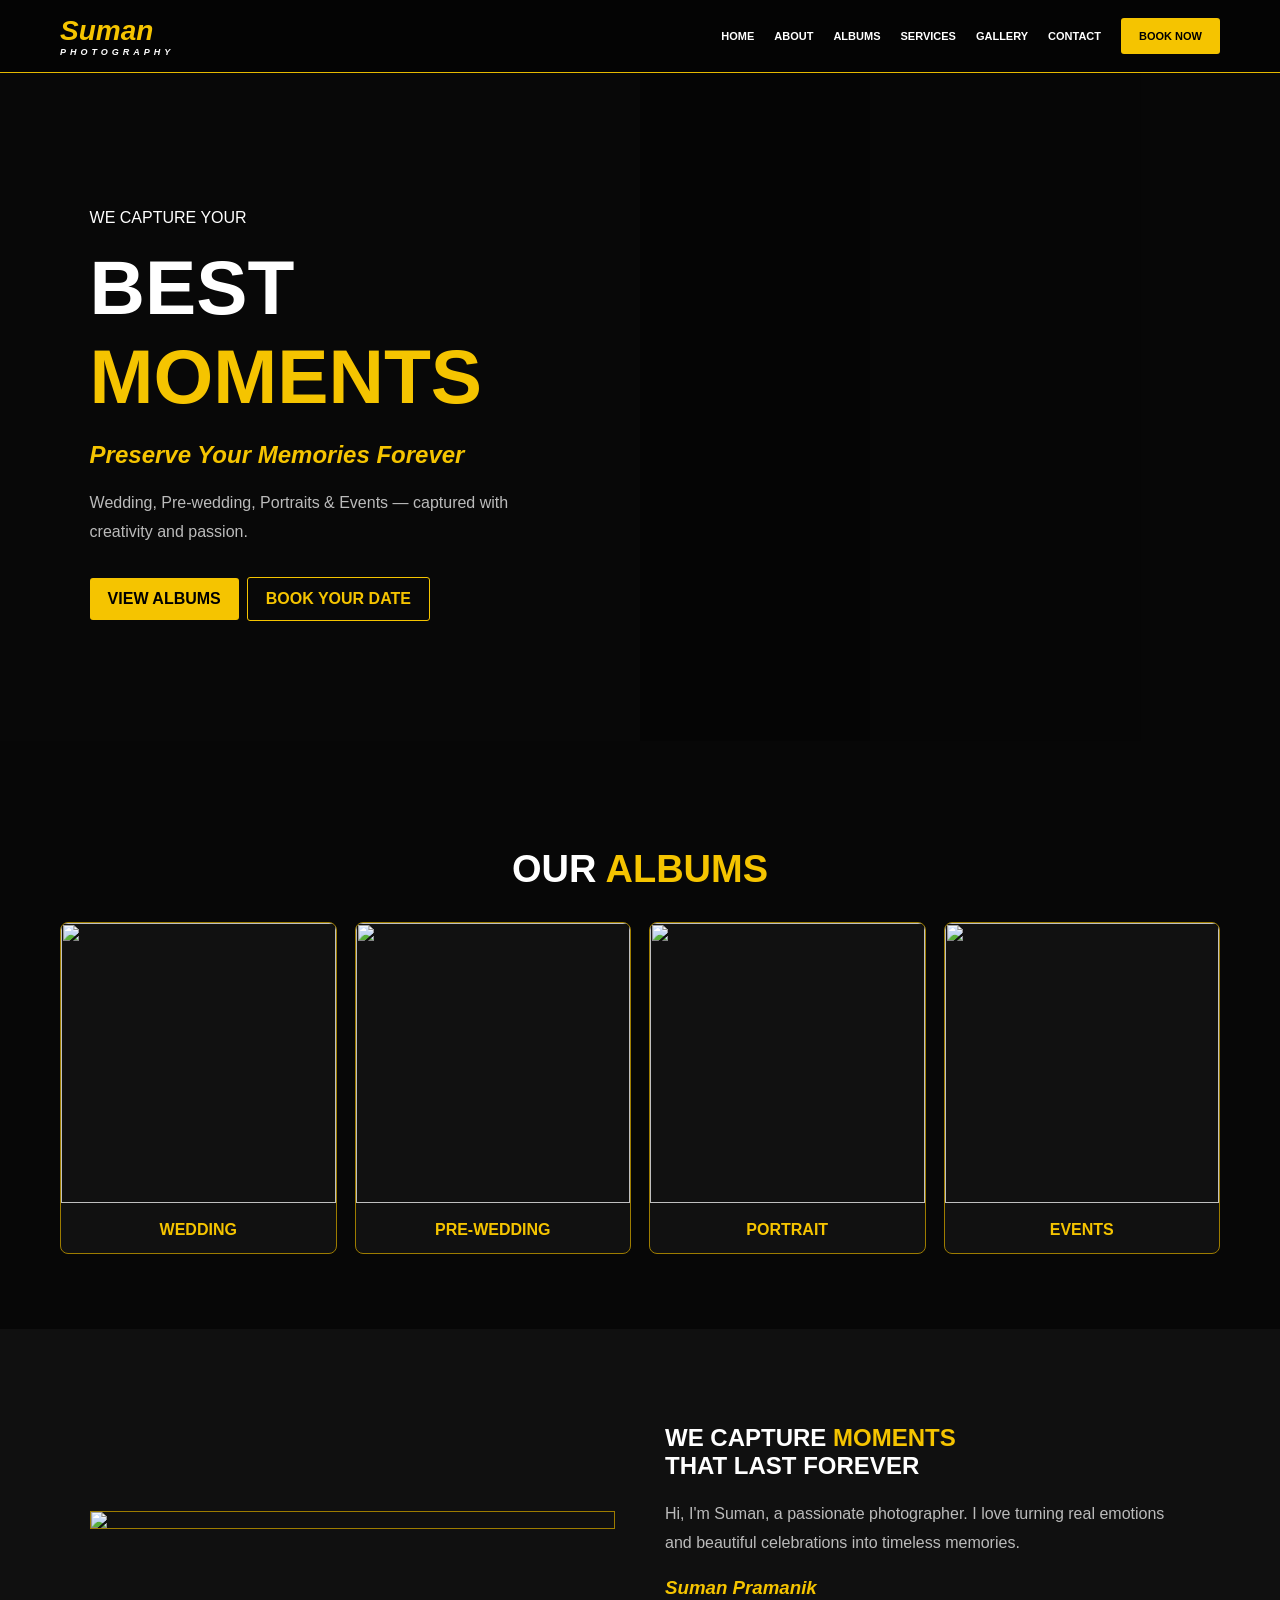
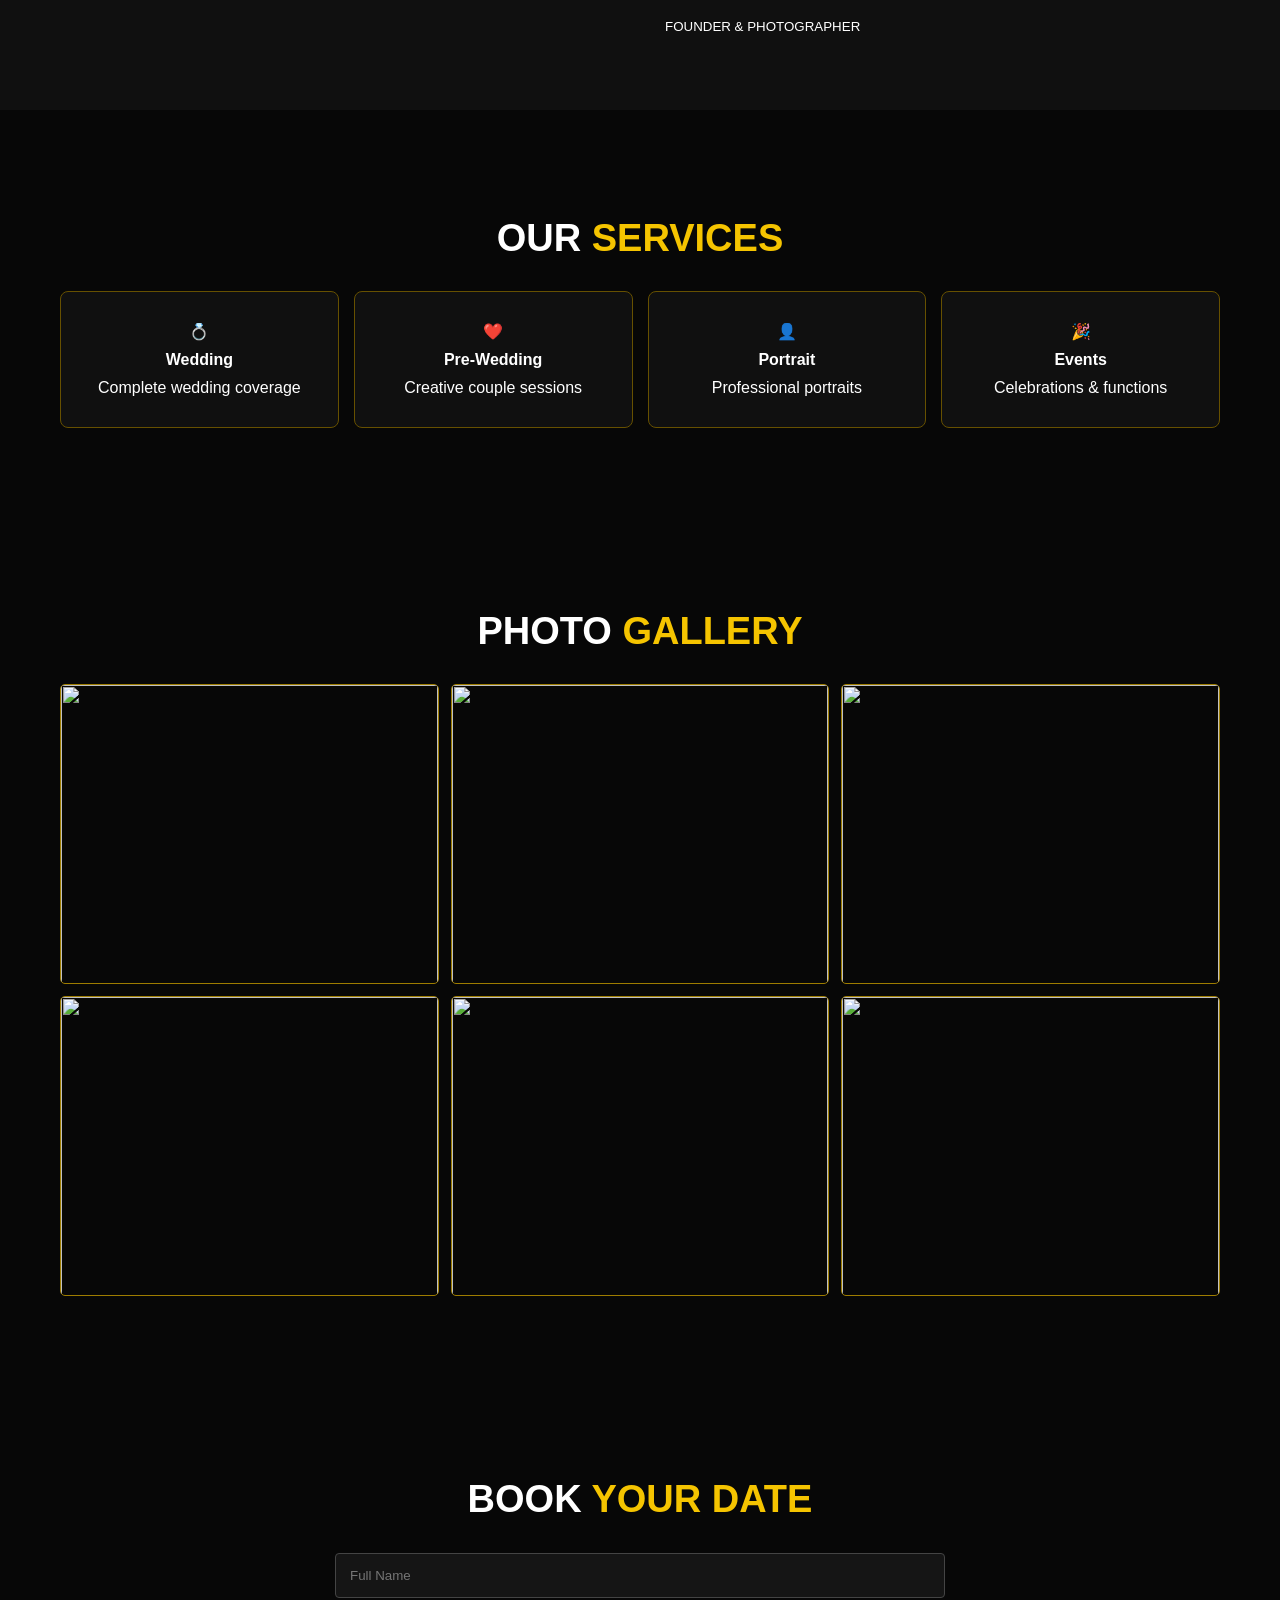
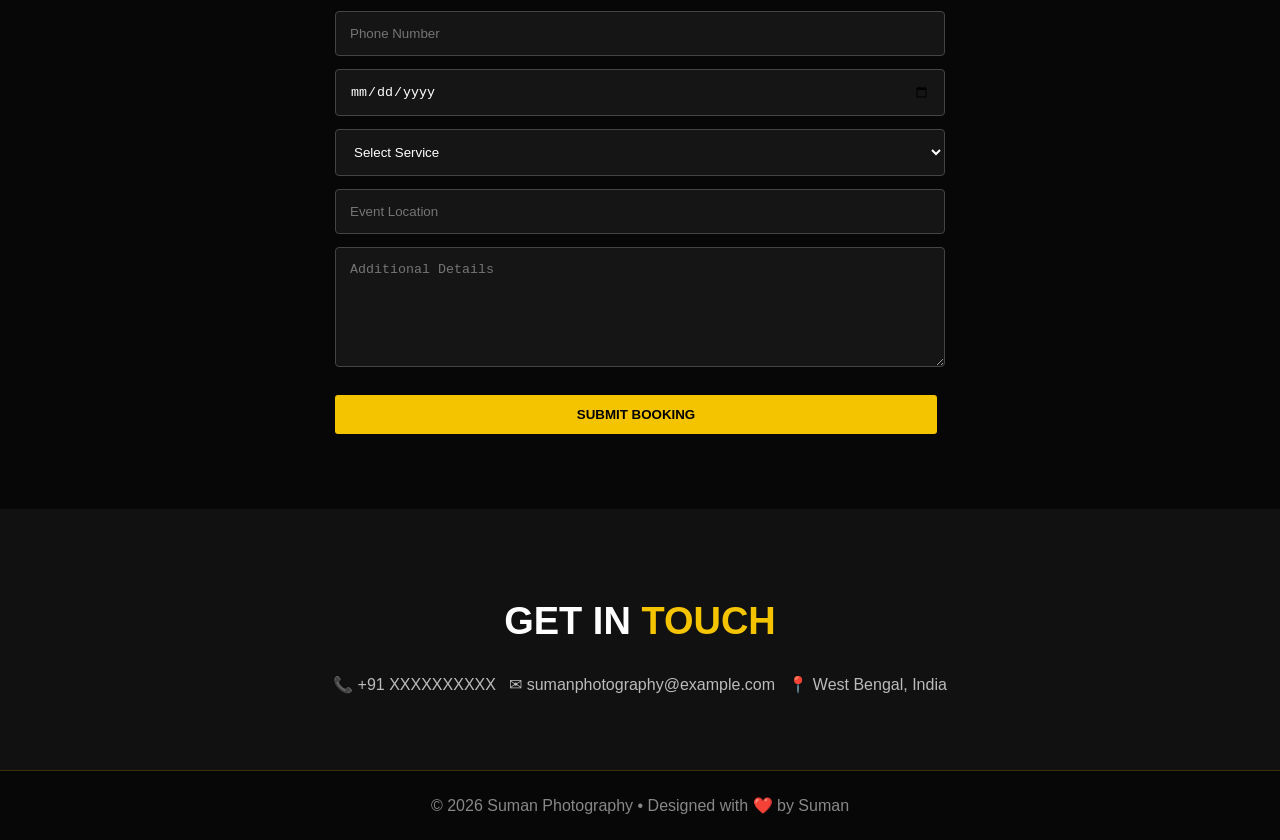
==== index.html @ fec8dfd2 "Add files via upload" ====
<!doctype html><html><head><meta charset="utf-8"><meta name="viewport" content="width=device-width,initial-scale=1"><title>Suman Photography</title><link rel="stylesheet" href="style.css"></head><body>
<header><div class="nav"><div class="logo">Suman <small>PHOTOGRAPHY</small></div><nav><a href="#home">HOME</a><a href="#about">ABOUT</a><a href="#albums">ALBUMS</a><a href="#services">SERVICES</a><a href="#gallery">GALLERY</a><a href="#contact">CONTACT</a><a class="book" href="#booking">BOOK NOW</a></nav></div></header>
<section id="home" class="hero"><div><p>WE CAPTURE YOUR</p><h1>BEST <b>MOMENTS</b></h1><h2>Preserve Your Memories Forever</h2><p class="muted">Wedding, Pre-wedding, Portraits & Events — captured with creativity and passion.</p><a class="btn" href="#albums">VIEW ALBUMS</a><a class="btn outline" href="#booking">BOOK YOUR DATE</a></div><div class="heroimg"></div></section>
<section id="albums" class="section"><h2>OUR <b>ALBUMS</b></h2><div class="grid"><div class="card"><img src="https://images.unsplash.com/photo-1519741497674-611481863552?auto=format&fit=crop&w=800&q=80"><strong>WEDDING</strong></div><div class="card"><img src="https://images.unsplash.com/photo-1522673607200-164d1b6ce486?auto=format&fit=crop&w=800&q=80"><strong>PRE-WEDDING</strong></div><div class="card"><img src="https://images.unsplash.com/photo-1500648767791-00dcc994a43e?auto=format&fit=crop&w=800&q=80"><strong>PORTRAIT</strong></div><div class="card"><img src="https://images.unsplash.com/photo-1492684223066-81342ee5ff30?auto=format&fit=crop&w=800&q=80"><strong>EVENTS</strong></div></div></section>
<section id="about" class="about"><img src="https://images.unsplash.com/photo-1554048612-b6a482bc67e5?auto=format&fit=crop&w=900&q=80"><div><h2>WE CAPTURE <b>MOMENTS</b><br>THAT LAST FOREVER</h2><p class="muted">Hi, I'm Suman, a passionate photographer. I love turning real emotions and beautiful celebrations into timeless memories.</p><h3>Suman Pramanik</h3><small>FOUNDER & PHOTOGRAPHER</small></div></section>
<section id="services" class="section"><h2>OUR <b>SERVICES</b></h2><div class="services"><div>💍<b>Wedding</b><span>Complete wedding coverage</span></div><div>❤️<b>Pre-Wedding</b><span>Creative couple sessions</span></div><div>👤<b>Portrait</b><span>Professional portraits</span></div><div>🎉<b>Events</b><span>Celebrations & functions</span></div></div></section>
<section id="gallery" class="section"><h2>PHOTO <b>GALLERY</b></h2><div class="gallery"><img src="https://images.unsplash.com/photo-1519225421980-715cb0215aed?auto=format&fit=crop&w=800&q=80"><img src="https://images.unsplash.com/photo-1511285560929-80b456fea0bc?auto=format&fit=crop&w=800&q=80"><img src="https://images.unsplash.com/photo-1534528741775-53994a69daeb?auto=format&fit=crop&w=800&q=80"><img src="https://images.unsplash.com/photo-1531058020387-3be344556be6?auto=format&fit=crop&w=800&q=80"><img src="https://images.unsplash.com/photo-1515934751635-c81c6bc9a2d8?auto=format&fit=crop&w=800&q=80"><img src="https://images.unsplash.com/photo-1507504031003-b417219a0fde?auto=format&fit=crop&w=800&q=80"></div></section>
<section id="booking" class="booking"><h2>BOOK <b>YOUR DATE</b></h2><form onsubmit="event.preventDefault();alert('Booking received. Connect this form to your email/Google Sheet before publishing.');"><input placeholder="Full Name" required><input placeholder="Phone Number" required><input type="date" required><select required><option value="">Select Service</option><option>Wedding</option><option>Pre-Wedding</option><option>Portrait</option><option>Event</option></select><input placeholder="Event Location" required><textarea placeholder="Additional Details"></textarea><button class="btn">SUBMIT BOOKING</button></form></section>
<section id="contact" class="contact"><h2>GET IN <b>TOUCH</b></h2><p>📞 +91 XXXXXXXXXX &nbsp; ✉ sumanphotography@example.com &nbsp; 📍 West Bengal, India</p></section><footer>© 2026 Suman Photography • Designed with ❤️ by Suman</footer></body></html>
---- style.css ----
*{box-sizing:border-box}html{scroll-behavior:smooth}body{margin:0;background:#070707;color:#fff;font-family:Arial,sans-serif}header{position:sticky;top:0;z-index:9;background:#050505ee;border-bottom:1px solid #e5b900}.nav{max-width:1200px;margin:auto;padding:15px 20px;display:flex;align-items:center;justify-content:space-between}.logo{font-size:28px;color:#f5c400;font-weight:900;font-style:italic}.logo small{display:block;color:#fff;font-size:9px;letter-spacing:4px;text-align:center}nav{display:flex;gap:20px;align-items:center}nav a{color:#fff;text-decoration:none;font-size:11px;font-weight:bold}.book,.btn{background:#f5c400;color:#000!important;padding:12px 18px;border-radius:3px}.hero{min-height:620px;display:grid;grid-template-columns:1fr 1fr}.hero>div:first-child{padding:120px 7vw;background:#080808}.hero h1{font-size:clamp(45px,6vw,80px);margin:10px 0}.hero h1 b,.section h2 b,.about h2 b,.booking h2 b,.contact h2 b{color:#f5c400}.hero h2{color:#f5c400;font-style:italic}.muted{color:#bbb;line-height:1.8}.heroimg{background:linear-gradient(90deg,#0005,#0000),url('https://images.unsplash.com/photo-1554048612-b6a482bc67e5?auto=format&fit=crop&w=1200&q=85') center/cover}.btn{display:inline-block;margin:15px 8px 0 0;text-decoration:none;border:0;font-weight:bold}.outline{background:transparent!important;color:#f5c400!important;border:1px solid #f5c400}.section{max-width:1200px;margin:auto;padding:75px 20px;text-align:center}.section h2,.booking h2,.contact h2{font-size:38px}.grid{display:grid;grid-template-columns:repeat(4,1fr);gap:18px}.card{background:#111;border:1px solid #9d7c00;border-radius:8px;overflow:hidden}.card img{width:100%;height:280px;object-fit:cover}.card strong{display:block;padding:14px;color:#f5c400}.about{padding:75px max(20px,calc((100% - 1100px)/2));display:grid;grid-template-columns:1fr 1fr;gap:50px;align-items:center;background:#101010}.about img{width:100%;border:1px solid #9d7c00}.about h3{color:#f5c400;font-style:italic}.services{display:grid;grid-template-columns:repeat(4,1fr);gap:15px}.services div{padding:30px;border:1px solid #665000;background:#101010;border-radius:8px;color:#f5c400}.services b,.services span{display:block;color:#fff;margin-top:10px}.gallery{display:grid;grid-template-columns:repeat(3,1fr);gap:12px}.gallery img{width:100%;height:300px;object-fit:cover;border:1px solid #9d7c00;border-radius:5px}.booking{max-width:650px;margin:auto;padding:75px 20px;text-align:center}.booking form{display:flex;flex-direction:column;gap:13px}.booking input,.booking select,.booking textarea{padding:14px;background:#151515;border:1px solid #444;color:#fff;border-radius:4px}.booking textarea{min-height:120px}.contact{text-align:center;padding:60px 20px;background:#111}.contact p{color:#bbb}footer{text-align:center;padding:25px;color:#888;border-top:1px solid #3b3000}@media(max-width:750px){nav{gap:10px;flex-wrap:wrap;justify-content:flex-end}nav a{font-size:9px}.hero{grid-template-columns:1fr}.heroimg{min-height:400px}.grid,.services{grid-template-columns:1fr 1fr}.about{grid-template-columns:1fr}.gallery{grid-template-columns:1fr 1fr}}@media(max-width:480px){nav a:nth-child(n+4){display:none}.grid,.services,.gallery{grid-template-columns:1fr}}
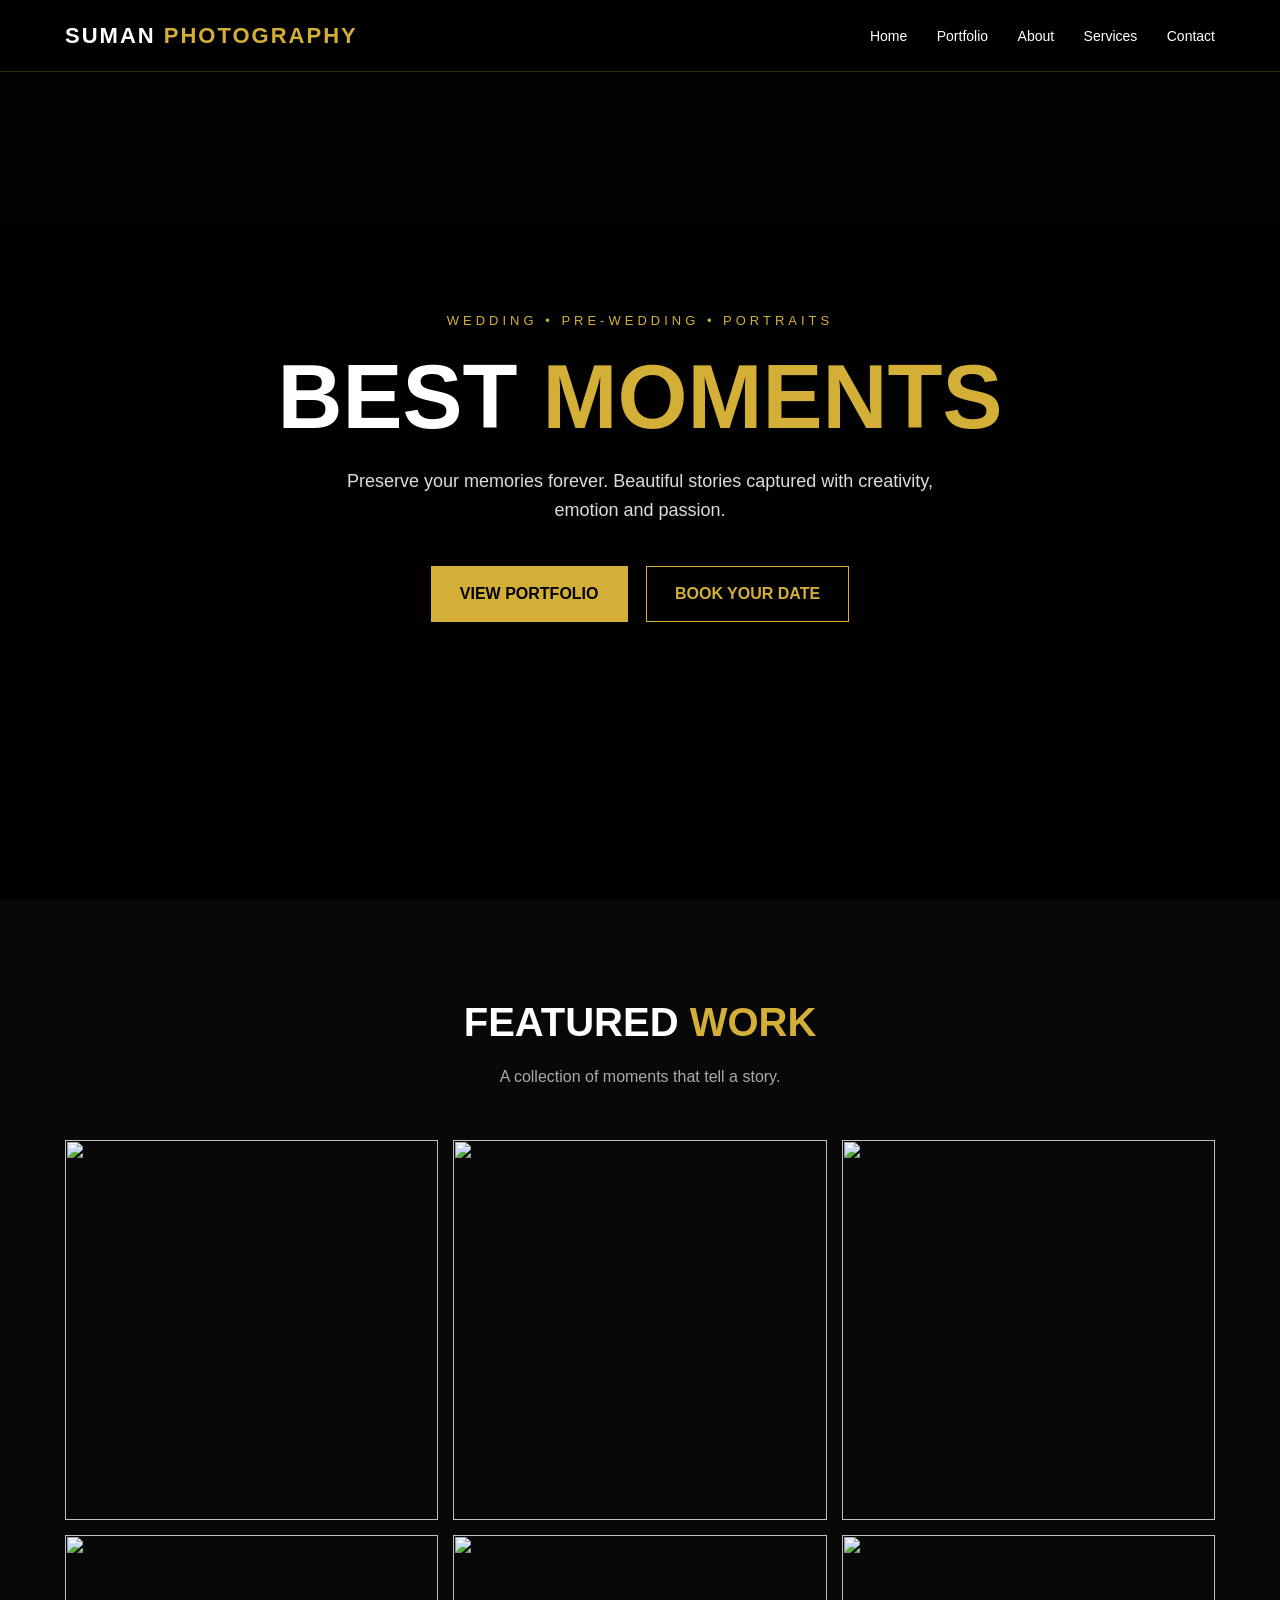
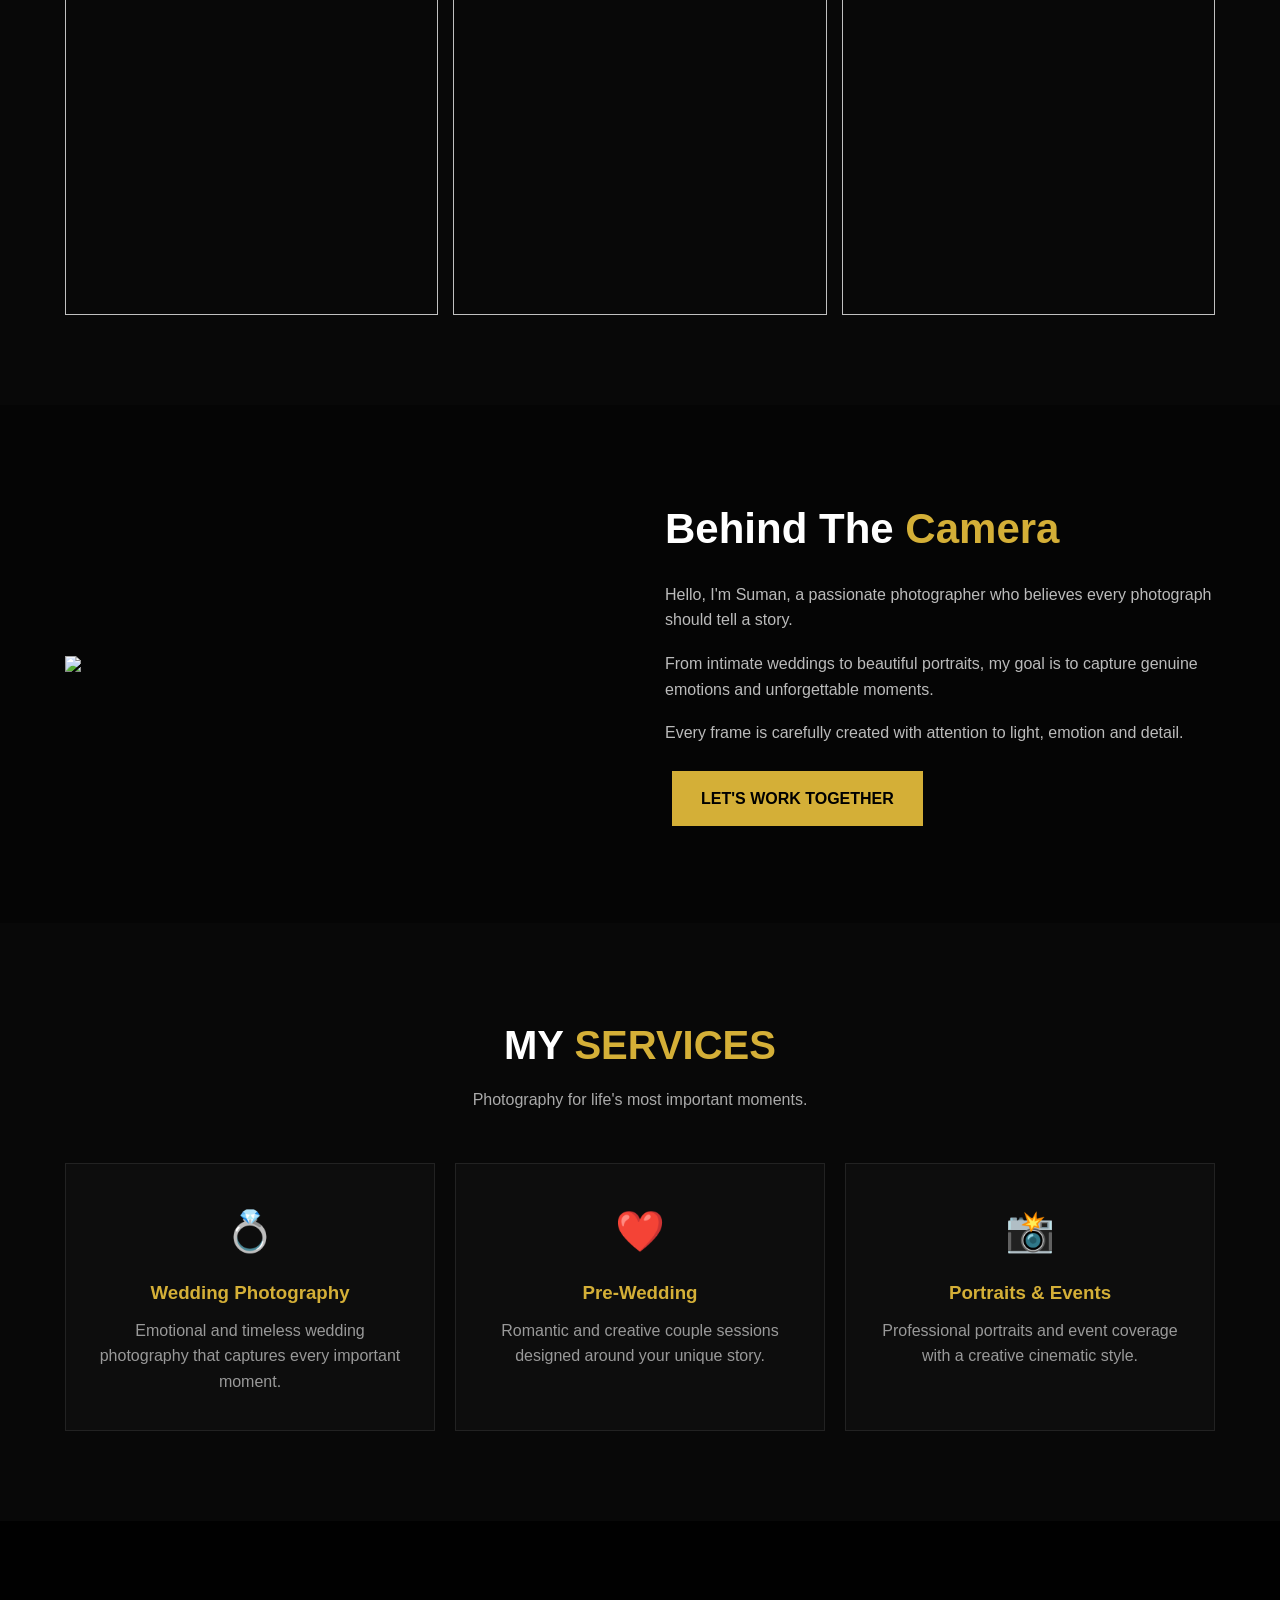
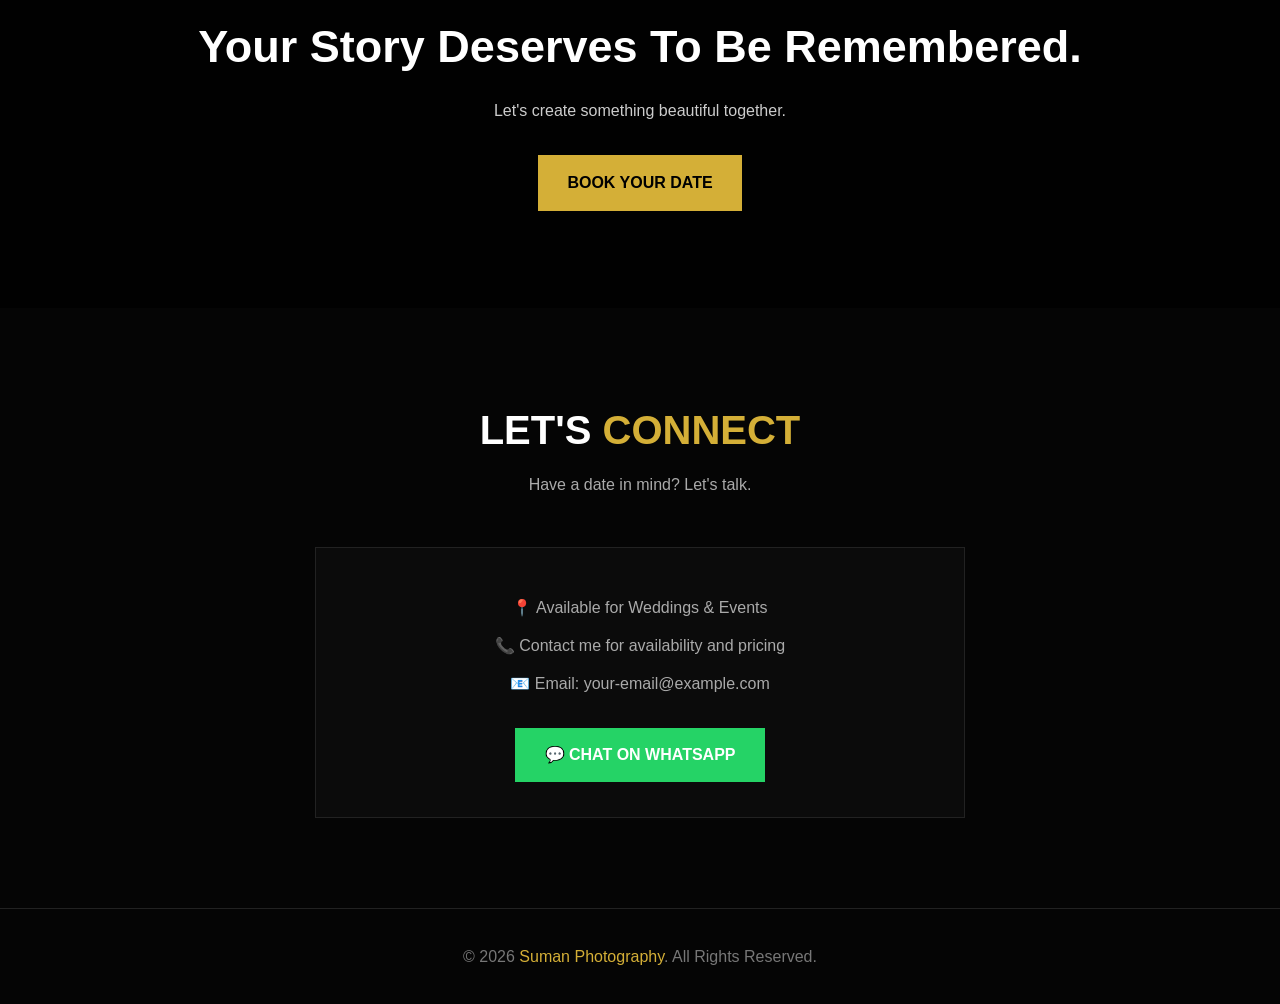
==== commit 88f05613: "Update index.html" ====
--- a/index.html
+++ b/index.html
@@ -1,9 +1,639 @@
-<!doctype html><html><head><meta charset="utf-8"><meta name="viewport" content="width=device-width,initial-scale=1"><title>Suman Photography</title><link rel="stylesheet" href="style.css"></head><body>
-<header><div class="nav"><div class="logo">Suman <small>PHOTOGRAPHY</small></div><nav><a href="#home">HOME</a><a href="#about">ABOUT</a><a href="#albums">ALBUMS</a><a href="#services">SERVICES</a><a href="#gallery">GALLERY</a><a href="#contact">CONTACT</a><a class="book" href="#booking">BOOK NOW</a></nav></div></header>
-<section id="home" class="hero"><div><p>WE CAPTURE YOUR</p><h1>BEST <b>MOMENTS</b></h1><h2>Preserve Your Memories Forever</h2><p class="muted">Wedding, Pre-wedding, Portraits & Events — captured with creativity and passion.</p><a class="btn" href="#albums">VIEW ALBUMS</a><a class="btn outline" href="#booking">BOOK YOUR DATE</a></div><div class="heroimg"></div></section>
-<section id="albums" class="section"><h2>OUR <b>ALBUMS</b></h2><div class="grid"><div class="card"><img src="https://images.unsplash.com/photo-1519741497674-611481863552?auto=format&fit=crop&w=800&q=80"><strong>WEDDING</strong></div><div class="card"><img src="https://images.unsplash.com/photo-1522673607200-164d1b6ce486?auto=format&fit=crop&w=800&q=80"><strong>PRE-WEDDING</strong></div><div class="card"><img src="https://images.unsplash.com/photo-1500648767791-00dcc994a43e?auto=format&fit=crop&w=800&q=80"><strong>PORTRAIT</strong></div><div class="card"><img src="https://images.unsplash.com/photo-1492684223066-81342ee5ff30?auto=format&fit=crop&w=800&q=80"><strong>EVENTS</strong></div></div></section>
-<section id="about" class="about"><img src="https://images.unsplash.com/photo-1554048612-b6a482bc67e5?auto=format&fit=crop&w=900&q=80"><div><h2>WE CAPTURE <b>MOMENTS</b><br>THAT LAST FOREVER</h2><p class="muted">Hi, I'm Suman, a passionate photographer. I love turning real emotions and beautiful celebrations into timeless memories.</p><h3>Suman Pramanik</h3><small>FOUNDER & PHOTOGRAPHER</small></div></section>
-<section id="services" class="section"><h2>OUR <b>SERVICES</b></h2><div class="services"><div>💍<b>Wedding</b><span>Complete wedding coverage</span></div><div>❤️<b>Pre-Wedding</b><span>Creative couple sessions</span></div><div>👤<b>Portrait</b><span>Professional portraits</span></div><div>🎉<b>Events</b><span>Celebrations & functions</span></div></div></section>
-<section id="gallery" class="section"><h2>PHOTO <b>GALLERY</b></h2><div class="gallery"><img src="https://images.unsplash.com/photo-1519225421980-715cb0215aed?auto=format&fit=crop&w=800&q=80"><img src="https://images.unsplash.com/photo-1511285560929-80b456fea0bc?auto=format&fit=crop&w=800&q=80"><img src="https://images.unsplash.com/photo-1534528741775-53994a69daeb?auto=format&fit=crop&w=800&q=80"><img src="https://images.unsplash.com/photo-1531058020387-3be344556be6?auto=format&fit=crop&w=800&q=80"><img src="https://images.unsplash.com/photo-1515934751635-c81c6bc9a2d8?auto=format&fit=crop&w=800&q=80"><img src="https://images.unsplash.com/photo-1507504031003-b417219a0fde?auto=format&fit=crop&w=800&q=80"></div></section>
-<section id="booking" class="booking"><h2>BOOK <b>YOUR DATE</b></h2><form onsubmit="event.preventDefault();alert('Booking received. Connect this form to your email/Google Sheet before publishing.');"><input placeholder="Full Name" required><input placeholder="Phone Number" required><input type="date" required><select required><option value="">Select Service</option><option>Wedding</option><option>Pre-Wedding</option><option>Portrait</option><option>Event</option></select><input placeholder="Event Location" required><textarea placeholder="Additional Details"></textarea><button class="btn">SUBMIT BOOKING</button></form></section>
-<section id="contact" class="contact"><h2>GET IN <b>TOUCH</b></h2><p>📞 +91 XXXXXXXXXX &nbsp; ✉ sumanphotography@example.com &nbsp; 📍 West Bengal, India</p></section><footer>© 2026 Suman Photography • Designed with ❤️ by Suman</footer></body></html>+<!DOCTYPE html>
+<html lang="en">
+<head>
+<meta charset="UTF-8">
+<meta name="viewport" content="width=device-width, initial-scale=1.0">
+
+<title>Suman Photography | Wedding & Portrait Photographer</title>
+
+<style>
+*{
+  margin:0;
+  padding:0;
+  box-sizing:border-box;
+  scroll-behavior:smooth;
+}
+
+body{
+  font-family:Arial,Helvetica,sans-serif;
+  background:#050505;
+  color:#fff;
+  line-height:1.6;
+}
+
+:root{
+  --gold:#d4af37;
+  --dark:#050505;
+  --light:#f5f5f5;
+  --gray:#aaa;
+}
+
+header{
+  position:fixed;
+  top:0;
+  left:0;
+  width:100%;
+  z-index:1000;
+  background:rgba(0,0,0,.85);
+  backdrop-filter:blur(12px);
+  border-bottom:1px solid rgba(212,175,55,.25);
+}
+
+.nav{
+  max-width:1200px;
+  margin:auto;
+  padding:18px 25px;
+  display:flex;
+  justify-content:space-between;
+  align-items:center;
+}
+
+.logo{
+  font-size:22px;
+  font-weight:bold;
+  letter-spacing:2px;
+}
+
+.logo span{
+  color:var(--gold);
+}
+
+nav a{
+  color:#fff;
+  text-decoration:none;
+  margin-left:25px;
+  font-size:14px;
+  transition:.3s;
+}
+
+nav a:hover{
+  color:var(--gold);
+}
+
+/* HERO */
+
+.hero{
+  min-height:100vh;
+  display:flex;
+  align-items:center;
+  justify-content:center;
+  text-align:center;
+  padding:100px 25px 60px;
+  background:
+  linear-gradient(rgba(0,0,0,.65),rgba(0,0,0,.85)),
+  url("https://images.unsplash.com/photo-1519741497674-611481863552?auto=format&fit=crop&w=1600&q=85")
+  center/cover;
+}
+
+.hero-content{
+  max-width:850px;
+}
+
+.small-title{
+  color:var(--gold);
+  letter-spacing:4px;
+  font-size:13px;
+  margin-bottom:20px;
+  text-transform:uppercase;
+}
+
+.hero h1{
+  font-size:clamp(45px,9vw,90px);
+  line-height:1;
+  text-transform:uppercase;
+  margin-bottom:25px;
+}
+
+.hero h1 span{
+  color:var(--gold);
+}
+
+.hero p{
+  color:#ddd;
+  max-width:650px;
+  margin:auto;
+  font-size:18px;
+}
+
+.buttons{
+  margin-top:35px;
+}
+
+.btn{
+  display:inline-block;
+  padding:14px 28px;
+  margin:7px;
+  border:1px solid var(--gold);
+  color:var(--gold);
+  text-decoration:none;
+  font-weight:bold;
+  transition:.3s;
+}
+
+.btn.primary{
+  background:var(--gold);
+  color:#000;
+}
+
+.btn:hover{
+  transform:translateY(-3px);
+  background:var(--gold);
+  color:#000;
+}
+
+/* GENERAL */
+
+section{
+  padding:90px 25px;
+}
+
+.container{
+  max-width:1150px;
+  margin:auto;
+}
+
+.section-title{
+  text-align:center;
+  margin-bottom:50px;
+}
+
+.section-title .gold{
+  color:var(--gold);
+}
+
+.section-title h2{
+  font-size:40px;
+  text-transform:uppercase;
+}
+
+.section-title p{
+  color:var(--gray);
+  margin-top:10px;
+}
+
+/* PORTFOLIO */
+
+.portfolio{
+  background:#080808;
+}
+
+.gallery{
+  display:grid;
+  grid-template-columns:repeat(3,1fr);
+  gap:15px;
+}
+
+.gallery img{
+  width:100%;
+  height:380px;
+  object-fit:cover;
+  display:block;
+  transition:.5s;
+}
+
+.gallery img:hover{
+  transform:scale(1.03);
+  opacity:.8;
+}
+
+/* ABOUT */
+
+.about{
+  display:grid;
+  grid-template-columns:1fr 1fr;
+  gap:50px;
+  align-items:center;
+}
+
+.about img{
+  width:100%;
+  max-height:600px;
+  object-fit:cover;
+}
+
+.about-text h2{
+  font-size:42px;
+  margin-bottom:20px;
+}
+
+.about-text h2 span{
+  color:var(--gold);
+}
+
+.about-text p{
+  color:#bbb;
+  margin-bottom:18px;
+}
+
+/* SERVICES */
+
+.services{
+  background:#080808;
+}
+
+.service-grid{
+  display:grid;
+  grid-template-columns:repeat(3,1fr);
+  gap:20px;
+}
+
+.service{
+  padding:35px 25px;
+  border:1px solid #222;
+  background:#0d0d0d;
+  text-align:center;
+  transition:.3s;
+}
+
+.service:hover{
+  border-color:var(--gold);
+  transform:translateY(-5px);
+}
+
+.service .icon{
+  font-size:40px;
+  margin-bottom:15px;
+}
+
+.service h3{
+  color:var(--gold);
+  margin-bottom:10px;
+}
+
+.service p{
+  color:#999;
+}
+
+/* CTA */
+
+.cta{
+  text-align:center;
+  background:
+  linear-gradient(rgba(0,0,0,.72),rgba(0,0,0,.85)),
+  url("https://images.unsplash.com/photo-1606800052052-a08af7148866?auto=format&fit=crop&w=1600&q=85")
+  center/cover fixed;
+}
+
+.cta h2{
+  font-size:45px;
+  margin-bottom:15px;
+}
+
+.cta p{
+  color:#ccc;
+  margin-bottom:25px;
+}
+
+/* CONTACT */
+
+.contact{
+  text-align:center;
+}
+
+.contact-box{
+  max-width:650px;
+  margin:auto;
+  border:1px solid #222;
+  padding:35px;
+  background:#0b0b0b;
+}
+
+.contact-box p{
+  color:#aaa;
+  margin:12px;
+}
+
+.whatsapp{
+  display:inline-block;
+  margin-top:20px;
+  padding:14px 30px;
+  background:#25d366;
+  color:#fff;
+  text-decoration:none;
+  font-weight:bold;
+}
+
+/* FOOTER */
+
+footer{
+  text-align:center;
+  padding:35px 20px;
+  border-top:1px solid #222;
+  color:#777;
+}
+
+footer span{
+  color:var(--gold);
+}
+
+/* MOBILE */
+
+@media(max-width:800px){
+
+  nav{
+    display:none;
+  }
+
+  .nav{
+    justify-content:center;
+  }
+
+  .hero{
+    min-height:90vh;
+  }
+
+  .hero h1{
+    font-size:52px;
+  }
+
+  .hero p{
+    font-size:16px;
+  }
+
+  section{
+    padding:70px 18px;
+  }
+
+  .gallery{
+    grid-template-columns:1fr 1fr;
+  }
+
+  .gallery img{
+    height:250px;
+  }
+
+  .about{
+    grid-template-columns:1fr;
+  }
+
+  .about-text h2{
+    font-size:34px;
+  }
+
+  .service-grid{
+    grid-template-columns:1fr;
+  }
+
+  .cta h2{
+    font-size:34px;
+  }
+
+}
+
+@media(max-width:480px){
+
+  .gallery{
+    grid-template-columns:1fr;
+  }
+
+  .gallery img{
+    height:330px;
+  }
+
+  .hero h1{
+    font-size:45px;
+  }
+
+  .btn{
+    display:block;
+    margin:10px auto;
+    max-width:260px;
+  }
+}
+</style>
+</head>
+
+<body>
+
+<header>
+  <div class="nav">
+    <div class="logo">
+      SUMAN <span>PHOTOGRAPHY</span>
+    </div>
+
+    <nav>
+      <a href="#home">Home</a>
+      <a href="#portfolio">Portfolio</a>
+      <a href="#about">About</a>
+      <a href="#services">Services</a>
+      <a href="#contact">Contact</a>
+    </nav>
+  </div>
+</header>
+
+<!-- HERO -->
+
+<section id="home" class="hero">
+  <div class="hero-content">
+
+    <div class="small-title">
+      Wedding • Pre-Wedding • Portraits
+    </div>
+
+    <h1>
+      BEST <span>MOMENTS</span>
+    </h1>
+
+    <p>
+      Preserve your memories forever.
+      Beautiful stories captured with creativity,
+      emotion and passion.
+    </p>
+
+    <div class="buttons">
+      <a href="#portfolio" class="btn primary">
+        VIEW PORTFOLIO
+      </a>
+
+      <a href="#contact" class="btn">
+        BOOK YOUR DATE
+      </a>
+    </div>
+
+  </div>
+</section>
+
+
+<!-- PORTFOLIO -->
+
+<section id="portfolio" class="portfolio">
+
+  <div class="container">
+
+    <div class="section-title">
+      <h2>Featured <span class="gold">Work</span></h2>
+      <p>A collection of moments that tell a story.</p>
+    </div>
+
+    <div class="gallery">
+
+      <img src="https://images.unsplash.com/photo-1519741497674-611481863552?auto=format&fit=crop&w=900&q=85">
+
+      <img src="https://images.unsplash.com/photo-1511285560929-80b456fea0bc?auto=format&fit=crop&w=900&q=85">
+
+      <img src="https://images.unsplash.com/photo-1519225421980-715cb0215aed?auto=format&fit=crop&w=900&q=85">
+
+      <img src="https://images.unsplash.com/photo-1507504031003-b417219a0fde?auto=format&fit=crop&w=900&q=85">
+
+      <img src="https://images.unsplash.com/photo-1522673607200-164d1b6ce486?auto=format&fit=crop&w=900&q=85">
+
+      <img src="https://images.unsplash.com/photo-1523438885200-e635ba2c371e?auto=format&fit=crop&w=900&q=85">
+
+    </div>
+
+  </div>
+
+</section>
+
+
+<!-- ABOUT -->
+
+<section id="about">
+
+  <div class="container about">
+
+    <img src="https://images.unsplash.com/photo-1492562080023-ab3db95bfbce?auto=format&fit=crop&w=900&q=85">
+
+    <div class="about-text">
+
+      <h2>
+        Behind The <span>Camera</span>
+      </h2>
+
+      <p>
+        Hello, I'm Suman, a passionate photographer
+        who believes every photograph should tell a story.
+      </p>
+
+      <p>
+        From intimate weddings to beautiful portraits,
+        my goal is to capture genuine emotions and
+        unforgettable moments.
+      </p>
+
+      <p>
+        Every frame is carefully created with attention
+        to light, emotion and detail.
+      </p>
+
+      <a href="#contact" class="btn primary">
+        LET'S WORK TOGETHER
+      </a>
+
+    </div>
+
+  </div>
+
+</section>
+
+
+<!-- SERVICES -->
+
+<section id="services" class="services">
+
+  <div class="container">
+
+    <div class="section-title">
+      <h2>My <span class="gold">Services</span></h2>
+      <p>Photography for life's most important moments.</p>
+    </div>
+
+    <div class="service-grid">
+
+      <div class="service">
+        <div class="icon">💍</div>
+        <h3>Wedding Photography</h3>
+        <p>
+          Emotional and timeless wedding photography
+          that captures every important moment.
+        </p>
+      </div>
+
+      <div class="service">
+        <div class="icon">❤️</div>
+        <h3>Pre-Wedding</h3>
+        <p>
+          Romantic and creative couple sessions
+          designed around your unique story.
+        </p>
+      </div>
+
+      <div class="service">
+        <div class="icon">📸</div>
+        <h3>Portraits & Events</h3>
+        <p>
+          Professional portraits and event coverage
+          with a creative cinematic style.
+        </p>
+      </div>
+
+    </div>
+
+  </div>
+
+</section>
+
+
+<!-- CTA -->
+
+<section class="cta">
+
+  <div class="container">
+
+    <h2>
+      Your Story Deserves To Be Remembered.
+    </h2>
+
+    <p>
+      Let's create something beautiful together.
+    </p>
+
+    <a href="#contact" class="btn primary">
+      BOOK YOUR DATE
+    </a>
+
+  </div>
+
+</section>
+
+
+<!-- CONTACT -->
+
+<section id="contact" class="contact">
+
+  <div class="container">
+
+    <div class="section-title">
+      <h2>Let's <span class="gold">Connect</span></h2>
+      <p>Have a date in mind? Let's talk.</p>
+    </div>
+
+    <div class="contact-box">
+
+      <p>📍 Available for Weddings & Events</p>
+
+      <p>📞 Contact me for availability and pricing</p>
+
+      <p>📧 Email: your-email@example.com</p>
+
+      <a
+        class="whatsapp"
+        href="https://wa.me/91XXXXXXXXXX"
+        target="_blank">
+        💬 CHAT ON WHATSAPP
+      </a>
+
+    </div>
+
+  </div>
+
+</section>
+
+
+<footer>
+  © 2026 <span>Suman Photography</span>.
+  All Rights Reserved.
+</footer>
+
+</body>
+</html>
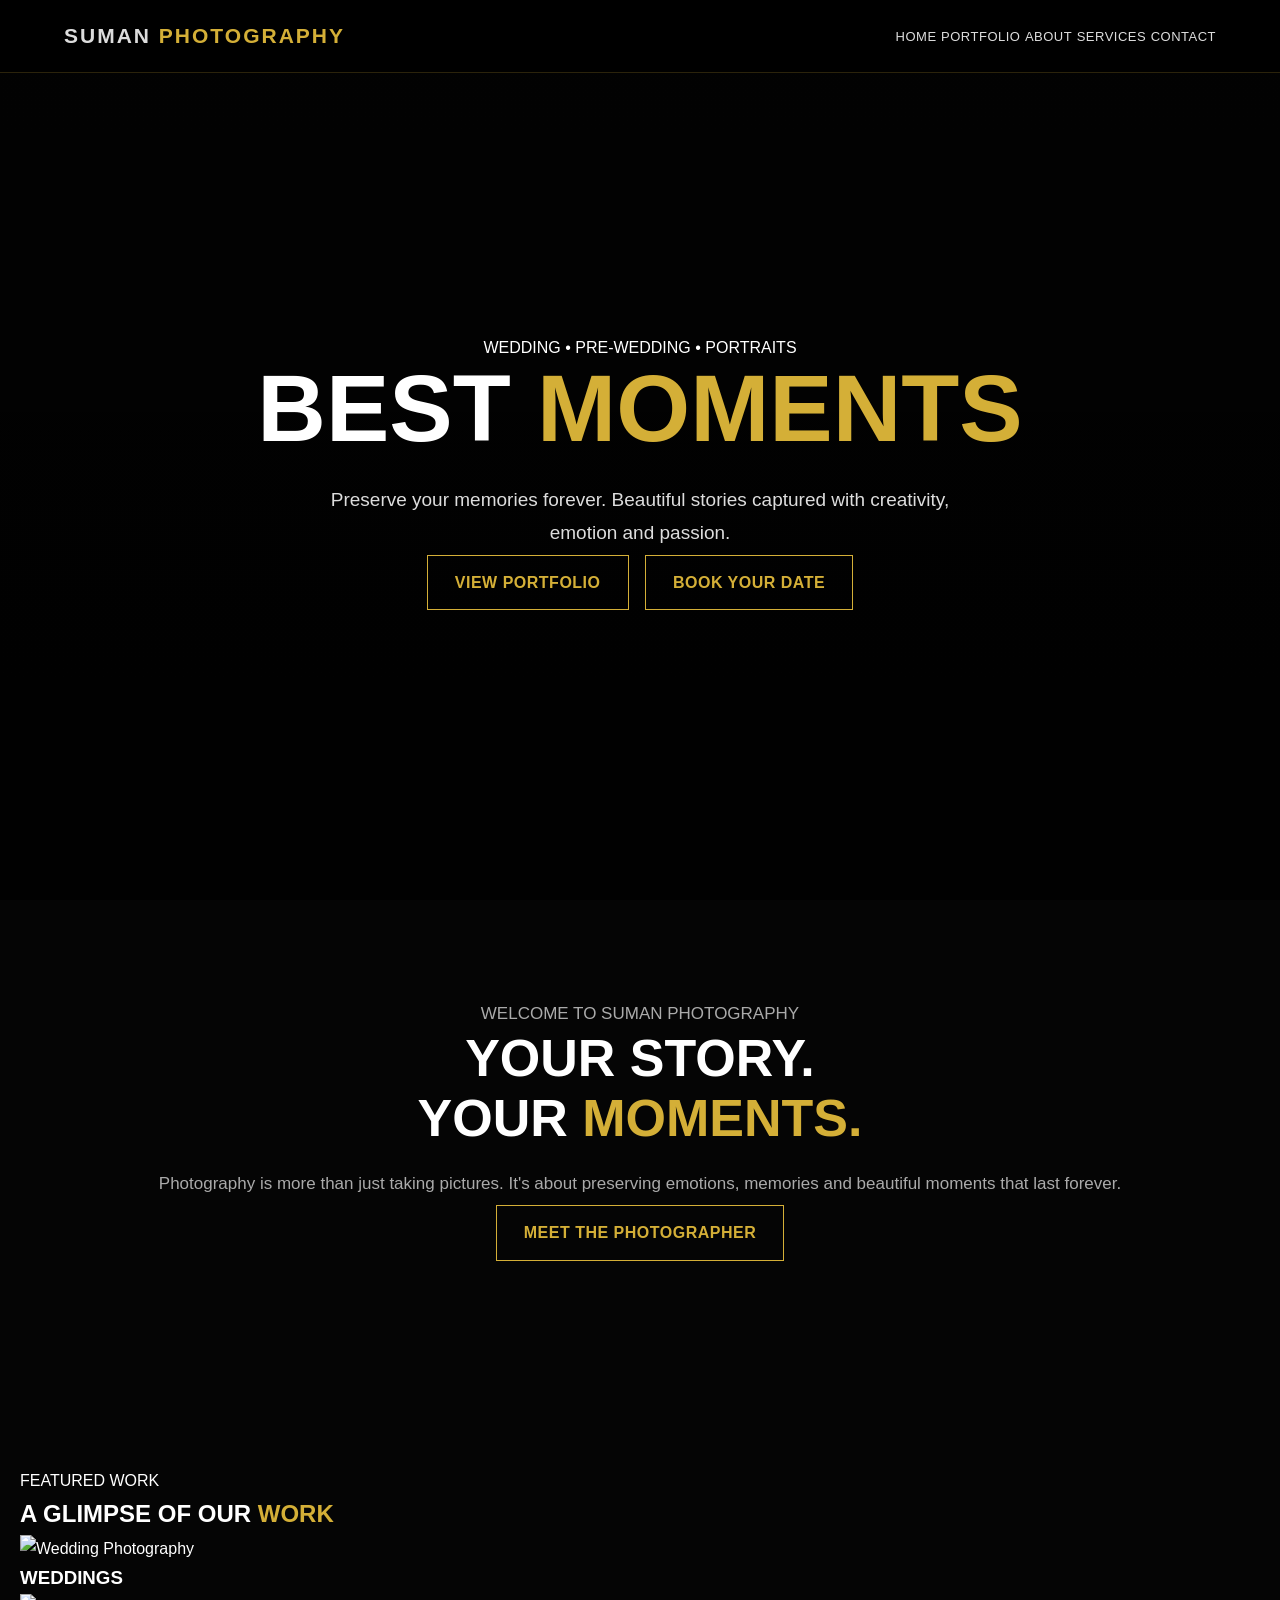
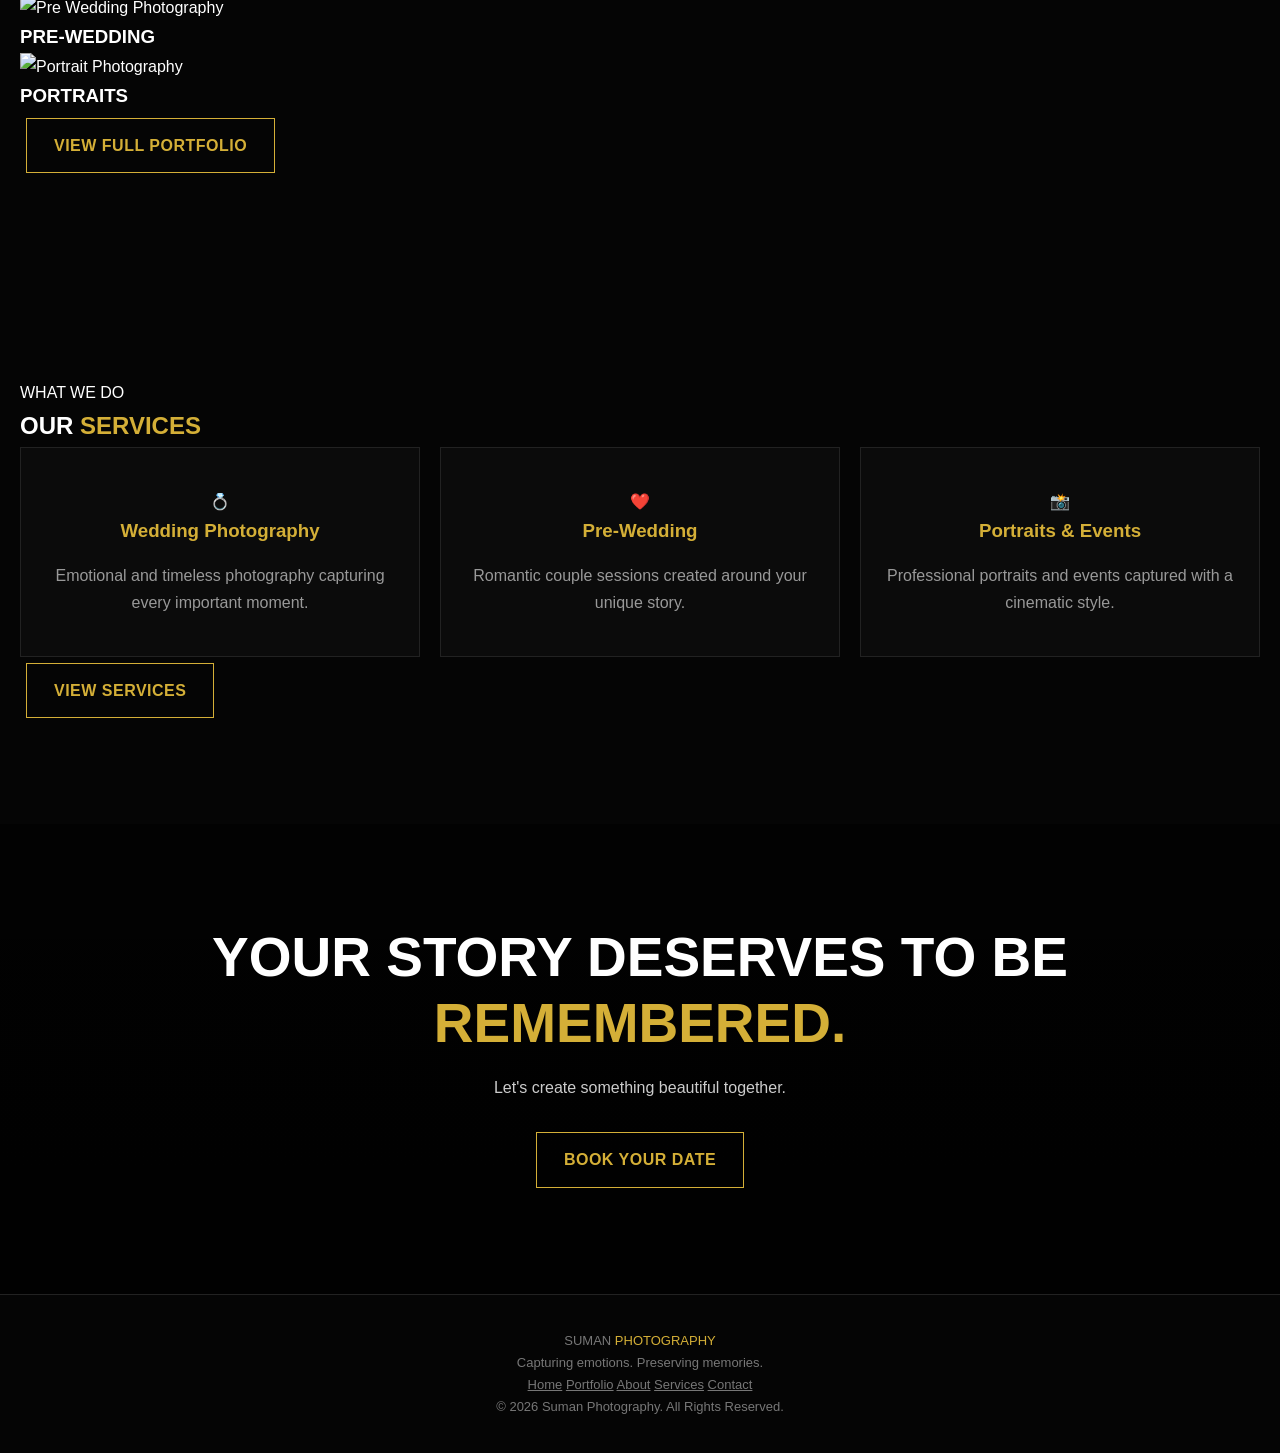
==== commit 5a6aeb4e: "Update index.html" ====
--- a/index.html
+++ b/index.html
@@ -1,639 +1,238 @@
 <!DOCTYPE html>
 <html lang="en">
 <head>
-<meta charset="UTF-8">
-<meta name="viewport" content="width=device-width, initial-scale=1.0">
-
-<title>Suman Photography | Wedding & Portrait Photographer</title>
-
-<style>
-*{
-  margin:0;
-  padding:0;
-  box-sizing:border-box;
-  scroll-behavior:smooth;
-}
-
-body{
-  font-family:Arial,Helvetica,sans-serif;
-  background:#050505;
-  color:#fff;
-  line-height:1.6;
-}
-
-:root{
-  --gold:#d4af37;
-  --dark:#050505;
-  --light:#f5f5f5;
-  --gray:#aaa;
-}
-
-header{
-  position:fixed;
-  top:0;
-  left:0;
-  width:100%;
-  z-index:1000;
-  background:rgba(0,0,0,.85);
-  backdrop-filter:blur(12px);
-  border-bottom:1px solid rgba(212,175,55,.25);
-}
-
-.nav{
-  max-width:1200px;
-  margin:auto;
-  padding:18px 25px;
-  display:flex;
-  justify-content:space-between;
-  align-items:center;
-}
-
-.logo{
-  font-size:22px;
-  font-weight:bold;
-  letter-spacing:2px;
-}
-
-.logo span{
-  color:var(--gold);
-}
-
-nav a{
-  color:#fff;
-  text-decoration:none;
-  margin-left:25px;
-  font-size:14px;
-  transition:.3s;
-}
-
-nav a:hover{
-  color:var(--gold);
-}
-
-/* HERO */
-
-.hero{
-  min-height:100vh;
-  display:flex;
-  align-items:center;
-  justify-content:center;
-  text-align:center;
-  padding:100px 25px 60px;
-  background:
-  linear-gradient(rgba(0,0,0,.65),rgba(0,0,0,.85)),
-  url("https://images.unsplash.com/photo-1519741497674-611481863552?auto=format&fit=crop&w=1600&q=85")
-  center/cover;
-}
-
-.hero-content{
-  max-width:850px;
-}
-
-.small-title{
-  color:var(--gold);
-  letter-spacing:4px;
-  font-size:13px;
-  margin-bottom:20px;
-  text-transform:uppercase;
-}
-
-.hero h1{
-  font-size:clamp(45px,9vw,90px);
-  line-height:1;
-  text-transform:uppercase;
-  margin-bottom:25px;
-}
-
-.hero h1 span{
-  color:var(--gold);
-}
-
-.hero p{
-  color:#ddd;
-  max-width:650px;
-  margin:auto;
-  font-size:18px;
-}
-
-.buttons{
-  margin-top:35px;
-}
-
-.btn{
-  display:inline-block;
-  padding:14px 28px;
-  margin:7px;
-  border:1px solid var(--gold);
-  color:var(--gold);
-  text-decoration:none;
-  font-weight:bold;
-  transition:.3s;
-}
-
-.btn.primary{
-  background:var(--gold);
-  color:#000;
-}
-
-.btn:hover{
-  transform:translateY(-3px);
-  background:var(--gold);
-  color:#000;
-}
-
-/* GENERAL */
-
-section{
-  padding:90px 25px;
-}
-
-.container{
-  max-width:1150px;
-  margin:auto;
-}
-
-.section-title{
-  text-align:center;
-  margin-bottom:50px;
-}
-
-.section-title .gold{
-  color:var(--gold);
-}
-
-.section-title h2{
-  font-size:40px;
-  text-transform:uppercase;
-}
-
-.section-title p{
-  color:var(--gray);
-  margin-top:10px;
-}
-
-/* PORTFOLIO */
-
-.portfolio{
-  background:#080808;
-}
-
-.gallery{
-  display:grid;
-  grid-template-columns:repeat(3,1fr);
-  gap:15px;
-}
-
-.gallery img{
-  width:100%;
-  height:380px;
-  object-fit:cover;
-  display:block;
-  transition:.5s;
-}
-
-.gallery img:hover{
-  transform:scale(1.03);
-  opacity:.8;
-}
-
-/* ABOUT */
-
-.about{
-  display:grid;
-  grid-template-columns:1fr 1fr;
-  gap:50px;
-  align-items:center;
-}
-
-.about img{
-  width:100%;
-  max-height:600px;
-  object-fit:cover;
-}
-
-.about-text h2{
-  font-size:42px;
-  margin-bottom:20px;
-}
-
-.about-text h2 span{
-  color:var(--gold);
-}
-
-.about-text p{
-  color:#bbb;
-  margin-bottom:18px;
-}
-
-/* SERVICES */
-
-.services{
-  background:#080808;
-}
-
-.service-grid{
-  display:grid;
-  grid-template-columns:repeat(3,1fr);
-  gap:20px;
-}
-
-.service{
-  padding:35px 25px;
-  border:1px solid #222;
-  background:#0d0d0d;
-  text-align:center;
-  transition:.3s;
-}
-
-.service:hover{
-  border-color:var(--gold);
-  transform:translateY(-5px);
-}
-
-.service .icon{
-  font-size:40px;
-  margin-bottom:15px;
-}
-
-.service h3{
-  color:var(--gold);
-  margin-bottom:10px;
-}
-
-.service p{
-  color:#999;
-}
-
-/* CTA */
-
-.cta{
-  text-align:center;
-  background:
-  linear-gradient(rgba(0,0,0,.72),rgba(0,0,0,.85)),
-  url("https://images.unsplash.com/photo-1606800052052-a08af7148866?auto=format&fit=crop&w=1600&q=85")
-  center/cover fixed;
-}
-
-.cta h2{
-  font-size:45px;
-  margin-bottom:15px;
-}
-
-.cta p{
-  color:#ccc;
-  margin-bottom:25px;
-}
-
-/* CONTACT */
-
-.contact{
-  text-align:center;
-}
-
-.contact-box{
-  max-width:650px;
-  margin:auto;
-  border:1px solid #222;
-  padding:35px;
-  background:#0b0b0b;
-}
-
-.contact-box p{
-  color:#aaa;
-  margin:12px;
-}
-
-.whatsapp{
-  display:inline-block;
-  margin-top:20px;
-  padding:14px 30px;
-  background:#25d366;
-  color:#fff;
-  text-decoration:none;
-  font-weight:bold;
-}
-
-/* FOOTER */
-
-footer{
-  text-align:center;
-  padding:35px 20px;
-  border-top:1px solid #222;
-  color:#777;
-}
-
-footer span{
-  color:var(--gold);
-}
-
-/* MOBILE */
-
-@media(max-width:800px){
-
-  nav{
-    display:none;
-  }
-
-  .nav{
-    justify-content:center;
-  }
-
-  .hero{
-    min-height:90vh;
-  }
-
-  .hero h1{
-    font-size:52px;
-  }
-
-  .hero p{
-    font-size:16px;
-  }
-
-  section{
-    padding:70px 18px;
-  }
-
-  .gallery{
-    grid-template-columns:1fr 1fr;
-  }
-
-  .gallery img{
-    height:250px;
-  }
-
-  .about{
-    grid-template-columns:1fr;
-  }
-
-  .about-text h2{
-    font-size:34px;
-  }
-
-  .service-grid{
-    grid-template-columns:1fr;
-  }
-
-  .cta h2{
-    font-size:34px;
-  }
-
-}
-
-@media(max-width:480px){
-
-  .gallery{
-    grid-template-columns:1fr;
-  }
-
-  .gallery img{
-    height:330px;
-  }
-
-  .hero h1{
-    font-size:45px;
-  }
-
-  .btn{
-    display:block;
-    margin:10px auto;
-    max-width:260px;
-  }
-}
-</style>
+  <meta charset="UTF-8">
+  <meta name="viewport" content="width=device-width, initial-scale=1.0">
+
+  <title>Suman Photography | Home</title>
+
+  <link rel="stylesheet" href="style.css">
 </head>
 
 <body>
 
-<header>
-  <div class="nav">
-    <div class="logo">
+  <!-- NAVIGATION -->
+  <header>
+    <nav class="nav">
+
+      <a href="index.html" class="logo">
+        SUMAN <span>PHOTOGRAPHY</span>
+      </a>
+
+      <div class="nav-links">
+        <a href="index.html">Home</a>
+        <a href="portfolio.html">Portfolio</a>
+        <a href="about.html">About</a>
+        <a href="services.html">Services</a>
+        <a href="contact.html">Contact</a>
+      </div>
+
+    </nav>
+  </header>
+
+
+  <!-- HOME HERO -->
+  <main>
+
+    <section class="hero">
+
+      <div class="hero-content">
+
+        <p class="subtitle">
+          WEDDING • PRE-WEDDING • PORTRAITS
+        </p>
+
+        <h1>
+          BEST <span>MOMENTS</span>
+        </h1>
+
+        <p class="hero-text">
+          Preserve your memories forever.
+          Beautiful stories captured with creativity,
+          emotion and passion.
+        </p>
+
+        <div class="hero-buttons">
+
+          <a href="portfolio.html" class="btn">
+            VIEW PORTFOLIO
+          </a>
+
+          <a href="contact.html" class="btn btn-outline">
+            BOOK YOUR DATE
+          </a>
+
+        </div>
+
+      </div>
+
+    </section>
+
+
+    <!-- INTRO -->
+    <section class="intro">
+
+      <p class="small-title">
+        WELCOME TO SUMAN PHOTOGRAPHY
+      </p>
+
+      <h2>
+        YOUR STORY.<br>
+        YOUR <span>MOMENTS.</span>
+      </h2>
+
+      <p>
+        Photography is more than just taking pictures.
+        It's about preserving emotions, memories and
+        beautiful moments that last forever.
+      </p>
+
+      <a href="about.html" class="btn">
+        MEET THE PHOTOGRAPHER
+      </a>
+
+    </section>
+
+
+    <!-- FEATURED PORTFOLIO -->
+    <section class="featured">
+
+      <p class="small-title">
+        FEATURED WORK
+      </p>
+
+      <h2>
+        A GLIMPSE OF OUR <span>WORK</span>
+      </h2>
+
+      <div class="feature-grid">
+
+        <div class="feature-card">
+          <img
+            src="https://images.unsplash.com/photo-1519741497674-611481863552?auto=format&fit=crop&w=900&q=80"
+            alt="Wedding Photography">
+          <h3>WEDDINGS</h3>
+        </div>
+
+        <div class="feature-card">
+          <img
+            src="https://images.unsplash.com/photo-1511285560929-80b456fea0bc?auto=format&fit=crop&w=900&q=80"
+            alt="Pre Wedding Photography">
+          <h3>PRE-WEDDING</h3>
+        </div>
+
+        <div class="feature-card">
+          <img
+            src="https://images.unsplash.com/photo-1537633552985-df8429e8048b?auto=format&fit=crop&w=900&q=80"
+            alt="Portrait Photography">
+          <h3>PORTRAITS</h3>
+        </div>
+
+      </div>
+
+      <a href="portfolio.html" class="btn">
+        VIEW FULL PORTFOLIO
+      </a>
+
+    </section>
+
+
+    <!-- SERVICES PREVIEW -->
+    <section class="services-preview">
+
+      <p class="small-title">
+        WHAT WE DO
+      </p>
+
+      <h2>
+        OUR <span>SERVICES</span>
+      </h2>
+
+      <div class="service-grid">
+
+        <div class="service-card">
+          <div class="icon">💍</div>
+          <h3>Wedding Photography</h3>
+          <p>
+            Emotional and timeless photography
+            capturing every important moment.
+          </p>
+        </div>
+
+        <div class="service-card">
+          <div class="icon">❤️</div>
+          <h3>Pre-Wedding</h3>
+          <p>
+            Romantic couple sessions created
+            around your unique story.
+          </p>
+        </div>
+
+        <div class="service-card">
+          <div class="icon">📸</div>
+          <h3>Portraits & Events</h3>
+          <p>
+            Professional portraits and events
+            captured with a cinematic style.
+          </p>
+        </div>
+
+      </div>
+
+      <a href="services.html" class="btn">
+        VIEW SERVICES
+      </a>
+
+    </section>
+
+
+    <!-- CALL TO ACTION -->
+    <section class="cta">
+
+      <h2>
+        YOUR STORY DESERVES
+        TO BE <span>REMEMBERED.</span>
+      </h2>
+
+      <p>
+        Let's create something beautiful together.
+      </p>
+
+      <a href="contact.html" class="btn">
+        BOOK YOUR DATE
+      </a>
+
+    </section>
+
+  </main>
+
+
+  <!-- FOOTER -->
+  <footer>
+
+    <div class="footer-logo">
       SUMAN <span>PHOTOGRAPHY</span>
     </div>
 
-    <nav>
-      <a href="#home">Home</a>
-      <a href="#portfolio">Portfolio</a>
-      <a href="#about">About</a>
-      <a href="#services">Services</a>
-      <a href="#contact">Contact</a>
-    </nav>
-  </div>
-</header>
-
-<!-- HERO -->
-
-<section id="home" class="hero">
-  <div class="hero-content">
-
-    <div class="small-title">
-      Wedding • Pre-Wedding • Portraits
+    <p>
+      Capturing emotions. Preserving memories.
+    </p>
+
+    <div class="footer-links">
+      <a href="index.html">Home</a>
+      <a href="portfolio.html">Portfolio</a>
+      <a href="about.html">About</a>
+      <a href="services.html">Services</a>
+      <a href="contact.html">Contact</a>
     </div>
 
-    <h1>
-      BEST <span>MOMENTS</span>
-    </h1>
-
-    <p>
-      Preserve your memories forever.
-      Beautiful stories captured with creativity,
-      emotion and passion.
+    <p class="copyright">
+      © 2026 Suman Photography. All Rights Reserved.
     </p>
 
-    <div class="buttons">
-      <a href="#portfolio" class="btn primary">
-        VIEW PORTFOLIO
-      </a>
-
-      <a href="#contact" class="btn">
-        BOOK YOUR DATE
-      </a>
-    </div>
-
-  </div>
-</section>
-
-
-<!-- PORTFOLIO -->
-
-<section id="portfolio" class="portfolio">
-
-  <div class="container">
-
-    <div class="section-title">
-      <h2>Featured <span class="gold">Work</span></h2>
-      <p>A collection of moments that tell a story.</p>
-    </div>
-
-    <div class="gallery">
-
-      <img src="https://images.unsplash.com/photo-1519741497674-611481863552?auto=format&fit=crop&w=900&q=85">
-
-      <img src="https://images.unsplash.com/photo-1511285560929-80b456fea0bc?auto=format&fit=crop&w=900&q=85">
-
-      <img src="https://images.unsplash.com/photo-1519225421980-715cb0215aed?auto=format&fit=crop&w=900&q=85">
-
-      <img src="https://images.unsplash.com/photo-1507504031003-b417219a0fde?auto=format&fit=crop&w=900&q=85">
-
-      <img src="https://images.unsplash.com/photo-1522673607200-164d1b6ce486?auto=format&fit=crop&w=900&q=85">
-
-      <img src="https://images.unsplash.com/photo-1523438885200-e635ba2c371e?auto=format&fit=crop&w=900&q=85">
-
-    </div>
-
-  </div>
-
-</section>
-
-
-<!-- ABOUT -->
-
-<section id="about">
-
-  <div class="container about">
-
-    <img src="https://images.unsplash.com/photo-1492562080023-ab3db95bfbce?auto=format&fit=crop&w=900&q=85">
-
-    <div class="about-text">
-
-      <h2>
-        Behind The <span>Camera</span>
-      </h2>
-
-      <p>
-        Hello, I'm Suman, a passionate photographer
-        who believes every photograph should tell a story.
-      </p>
-
-      <p>
-        From intimate weddings to beautiful portraits,
-        my goal is to capture genuine emotions and
-        unforgettable moments.
-      </p>
-
-      <p>
-        Every frame is carefully created with attention
-        to light, emotion and detail.
-      </p>
-
-      <a href="#contact" class="btn primary">
-        LET'S WORK TOGETHER
-      </a>
-
-    </div>
-
-  </div>
-
-</section>
-
-
-<!-- SERVICES -->
-
-<section id="services" class="services">
-
-  <div class="container">
-
-    <div class="section-title">
-      <h2>My <span class="gold">Services</span></h2>
-      <p>Photography for life's most important moments.</p>
-    </div>
-
-    <div class="service-grid">
-
-      <div class="service">
-        <div class="icon">💍</div>
-        <h3>Wedding Photography</h3>
-        <p>
-          Emotional and timeless wedding photography
-          that captures every important moment.
-        </p>
-      </div>
-
-      <div class="service">
-        <div class="icon">❤️</div>
-        <h3>Pre-Wedding</h3>
-        <p>
-          Romantic and creative couple sessions
-          designed around your unique story.
-        </p>
-      </div>
-
-      <div class="service">
-        <div class="icon">📸</div>
-        <h3>Portraits & Events</h3>
-        <p>
-          Professional portraits and event coverage
-          with a creative cinematic style.
-        </p>
-      </div>
-
-    </div>
-
-  </div>
-
-</section>
-
-
-<!-- CTA -->
-
-<section class="cta">
-
-  <div class="container">
-
-    <h2>
-      Your Story Deserves To Be Remembered.
-    </h2>
-
-    <p>
-      Let's create something beautiful together.
-    </p>
-
-    <a href="#contact" class="btn primary">
-      BOOK YOUR DATE
-    </a>
-
-  </div>
-
-</section>
-
-
-<!-- CONTACT -->
-
-<section id="contact" class="contact">
-
-  <div class="container">
-
-    <div class="section-title">
-      <h2>Let's <span class="gold">Connect</span></h2>
-      <p>Have a date in mind? Let's talk.</p>
-    </div>
-
-    <div class="contact-box">
-
-      <p>📍 Available for Weddings & Events</p>
-
-      <p>📞 Contact me for availability and pricing</p>
-
-      <p>📧 Email: your-email@example.com</p>
-
-      <a
-        class="whatsapp"
-        href="https://wa.me/91XXXXXXXXXX"
-        target="_blank">
-        💬 CHAT ON WHATSAPP
-      </a>
-
-    </div>
-
-  </div>
-
-</section>
-
-
-<footer>
-  © 2026 <span>Suman Photography</span>.
-  All Rights Reserved.
-</footer>
+  </footer>
+
+  <script src="script.js"></script>
 
 </body>
 </html>
--- a/style.css
+++ b/style.css
@@ -0,0 +1,606 @@
+*{
+margin:0;
+padding:0;
+box-sizing:border-box;
+scroll-behavior:smooth;
+}
+
+:root{
+--gold:#d4af37;
+--gold-light:#e5c45b;
+--black:#050505;
+--dark:#0b0b0b;
+--gray:#aaa;
+--white:#fff;
+}
+
+body{
+font-family:Arial,Helvetica,sans-serif;
+background:var(--black);
+color:var(--white);
+line-height:1.7;
+}
+
+img{
+max-width:100%;
+display:block;
+}
+
+a{
+color:inherit;
+}
+
+.container{
+width:90%;
+max-width:1150px;
+margin:auto;
+}
+
+.narrow{
+max-width:800px;
+}
+
+.center{
+text-align:center;
+}
+
+header{
+position:fixed;
+top:0;
+left:0;
+width:100%;
+z-index:1000;
+background:rgba(0,0,0,.88);
+backdrop-filter:blur(12px);
+border-bottom:1px solid rgba(212,175,55,.2);
+}
+
+.nav{
+min-height:72px;
+width:90%;
+max-width:1200px;
+margin:auto;
+display:flex;
+align-items:center;
+justify-content:space-between;
+}
+
+.logo{
+font-size:21px;
+font-weight:bold;
+letter-spacing:2px;
+text-decoration:none;
+white-space:nowrap;
+}
+
+.logo span,
+h1 span,
+h2 span{
+color:var(--gold);
+}
+
+nav{
+display:flex;
+gap:25px;
+}
+
+nav a{
+font-size:13px;
+text-decoration:none;
+text-transform:uppercase;
+letter-spacing:.5px;
+color:#ddd;
+transition:.3s;
+}
+
+nav a:hover,
+nav a.active{
+color:var(--gold);
+}
+
+.menu-btn{
+display:none;
+background:none;
+border:1px solid #444;
+color:white;
+font-size:22px;
+padding:7px 12px;
+cursor:pointer;
+}
+
+
+/* HERO */
+
+.hero{
+min-height:100vh;
+display:flex;
+align-items:center;
+justify-content:center;
+text-align:center;
+padding:120px 20px 70px;
+background:
+linear-gradient(rgba(0,0,0,.55),rgba(0,0,0,.88)),
+url("https://images.unsplash.com/photo-1519741497674-611481863552?auto=format&fit=crop&w=1800&q=90")
+center/cover;
+}
+
+.hero-content{
+max-width:900px;
+}
+
+.eyebrow{
+color:var(--gold);
+font-size:13px;
+font-weight:bold;
+letter-spacing:4px;
+margin-bottom:18px;
+}
+
+.hero h1{
+font-size:clamp(48px,9vw,95px);
+line-height:1;
+margin-bottom:28px;
+}
+
+.hero-text{
+font-size:19px;
+color:#ddd;
+max-width:680px;
+margin:auto;
+}
+
+.buttons{
+margin-top:35px;
+}
+
+.btn{
+display:inline-block;
+padding:13px 27px;
+margin:6px;
+border:1px solid var(--gold);
+color:var(--gold);
+text-decoration:none;
+font-weight:bold;
+letter-spacing:.5px;
+transition:.3s;
+}
+
+.btn:hover,
+.btn.primary:hover{
+background:var(--gold-light);
+color:#000;
+transform:translateY(-3px);
+}
+
+.btn.primary{
+background:var(--gold);
+color:#050505;
+}
+
+
+/* SECTIONS */
+
+section{
+padding:100px 20px;
+}
+
+.dark-section{
+background:#090909;
+}
+
+.intro{
+text-align:center;
+}
+
+.intro h2,
+.section-heading h2,
+.home-about h2,
+.about-page h2{
+font-size:clamp(34px,5vw,52px);
+line-height:1.15;
+margin-bottom:22px;
+}
+
+.intro p:not(.eyebrow){
+color:#aaa;
+font-size:17px;
+}
+
+.text-link{
+display:inline-block;
+margin-top:25px;
+color:var(--gold);
+text-decoration:none;
+font-weight:bold;
+}
+
+
+/* HEADING */
+
+.section-heading{
+margin-bottom:45px;
+}
+
+.section-heading h2{
+margin-bottom:10px;
+}
+
+.section-heading p:not(.eyebrow){
+color:#999;
+}
+
+
+/* GALLERY */
+
+.mini-gallery{
+display:grid;
+grid-template-columns:repeat(3,1fr);
+gap:16px;
+margin-bottom:35px;
+}
+
+.mini-gallery img{
+width:100%;
+height:400px;
+object-fit:cover;
+transition:.4s;
+}
+
+.mini-gallery img:hover{
+transform:scale(1.02);
+}
+
+
+/* TWO COLUMN */
+
+.two-column{
+display:grid;
+grid-template-columns:1fr 1fr;
+gap:65px;
+align-items:center;
+}
+
+.home-about img,
+.about-page img{
+width:100%;
+max-height:650px;
+object-fit:cover;
+}
+
+.home-about p:not(.eyebrow),
+.about-page p:not(.eyebrow){
+color:#aaa;
+margin-bottom:20px;
+}
+
+
+/* CTA */
+
+.cta{
+background:
+linear-gradient(rgba(0,0,0,.65),rgba(0,0,0,.85)),
+url("https://images.unsplash.com/photo-1606800052052-a08af7148866?auto=format&fit=crop&w=1800&q=85")
+center/cover fixed;
+text-align:center;
+}
+
+.cta h2{
+font-size:clamp(34px,6vw,55px);
+line-height:1.2;
+margin-bottom:18px;
+}
+
+.cta p:not(.eyebrow){
+color:#ccc;
+margin-bottom:25px;
+}
+
+
+/* PAGE HERO */
+
+.page-hero{
+min-height:55vh;
+display:flex;
+align-items:center;
+justify-content:center;
+text-align:center;
+padding-top:100px;
+background:
+linear-gradient(rgba(0,0,0,.55),rgba(0,0,0,.9)),
+url("https://images.unsplash.com/photo-1519741497674-611481863552?auto=format&fit=crop&w=1800&q=85")
+center/cover;
+}
+
+.page-hero h1{
+font-size:clamp(48px,9vw,80px);
+line-height:1;
+margin-bottom:15px;
+}
+
+.page-hero p:not(.eyebrow){
+color:#ccc;
+}
+
+
+/* PORTFOLIO */
+
+.portfolio-page{
+background:#070707;
+}
+
+.portfolio-grid{
+columns:3 250px;
+column-gap:15px;
+}
+
+.portfolio-grid img{
+width:100%;
+margin-bottom:15px;
+break-inside:avoid;
+transition:.4s;
+cursor:pointer;
+}
+
+.portfolio-grid img:hover{
+opacity:.75;
+transform:scale(.99);
+}
+
+
+/* SERVICES */
+
+.service-grid{
+display:grid;
+grid-template-columns:repeat(3,1fr);
+gap:20px;
+}
+
+.service-card{
+padding:40px 25px;
+border:1px solid #222;
+background:#0b0b0b;
+text-align:center;
+transition:.3s;
+}
+
+.service-card:hover{
+border-color:var(--gold);
+transform:translateY(-5px);
+}
+
+.service-icon{
+font-size:42px;
+margin-bottom:18px;
+}
+
+.service-card h3{
+color:var(--gold);
+margin-bottom:15px;
+}
+
+.service-card p{
+color:#999;
+}
+
+
+/* CONTACT */
+
+.contact-layout{
+display:grid;
+grid-template-columns:1fr 1fr;
+gap:60px;
+align-items:start;
+}
+
+.contact-info h2{
+font-size:clamp(35px,5vw,52px);
+line-height:1.2;
+margin-bottom:25px;
+}
+
+.contact-info>p{
+color:#aaa;
+margin-bottom:25px;
+}
+
+.contact-detail{
+border-bottom:1px solid #222;
+padding:15px 0;
+}
+
+.contact-detail strong{
+color:var(--gold);
+}
+
+.contact-detail p{
+color:#aaa;
+}
+
+.whatsapp{
+display:inline-block;
+margin-top:25px;
+padding:14px 25px;
+background:#20c968;
+color:white;
+text-decoration:none;
+font-weight:bold;
+}
+
+.booking-box{
+background:#0b0b0b;
+border:1px solid #252525;
+padding:35px;
+}
+
+.booking-box h3{
+font-size:28px;
+color:var(--gold);
+margin-bottom:5px;
+}
+
+.booking-box>p{
+color:#888;
+margin-bottom:25px;
+}
+
+form input,
+form select,
+form textarea{
+width:100%;
+padding:14px;
+margin-bottom:14px;
+background:#050505;
+border:1px solid #333;
+color:white;
+font-family:inherit;
+font-size:15px;
+outline:none;
+}
+
+form input:focus,
+form select:focus,
+form textarea:focus{
+border-color:var(--gold);
+}
+
+form textarea{
+resize:vertical;
+}
+
+form .btn{
+cursor:pointer;
+width:100%;
+margin:5px 0 0;
+}
+
+
+/* FOOTER */
+
+footer{
+padding:35px 20px;
+text-align:center;
+border-top:1px solid #222;
+color:#777;
+font-size:13px;
+}
+
+footer span{
+color:var(--gold);
+}
+
+
+/* MOBILE */
+
+@media(max-width:800px){
+
+.nav{
+min-height:65px;
+}
+
+.logo{
+font-size:16px;
+letter-spacing:1.5px;
+}
+
+.menu-btn{
+display:block;
+}
+
+nav{
+display:none;
+position:absolute;
+top:65px;
+left:0;
+width:100%;
+background:#080808;
+border-bottom:1px solid #222;
+padding:15px 0;
+flex-direction:column;
+gap:0;
+}
+
+nav.show{
+display:flex;
+}
+
+nav a{
+padding:14px 25px;
+border-bottom:1px solid #151515;
+}
+
+.hero{
+min-height:100vh;
+padding-top:100px;
+}
+
+.hero h1{
+font-size:48px;
+}
+
+.hero-text{
+font-size:16px;
+}
+
+.btn{
+display:block;
+width:100%;
+max-width:300px;
+margin:10px auto;
+}
+
+section{
+padding:75px 18px;
+}
+
+.mini-gallery{
+grid-template-columns:1fr;
+}
+
+.mini-gallery img{
+height:380px;
+}
+
+.two-column{
+grid-template-columns:1fr;
+gap:35px;
+}
+
+.service-grid{
+grid-template-columns:1fr;
+}
+
+.contact-layout{
+grid-template-columns:1fr;
+gap:40px;
+}
+
+.page-hero{
+min-height:45vh;
+}
+
+.page-hero h1{
+font-size:52px;
+}
+
+}
+
+@media(max-width:480px){
+
+.hero h1{
+font-size:42px;
+}
+
+.eyebrow{
+font-size:11px;
+letter-spacing:2.5px;
+}
+
+.mini-gallery img{
+height:330px;
+}
+
+.booking-box{
+padding:25px 18px;
+}
+
+}
